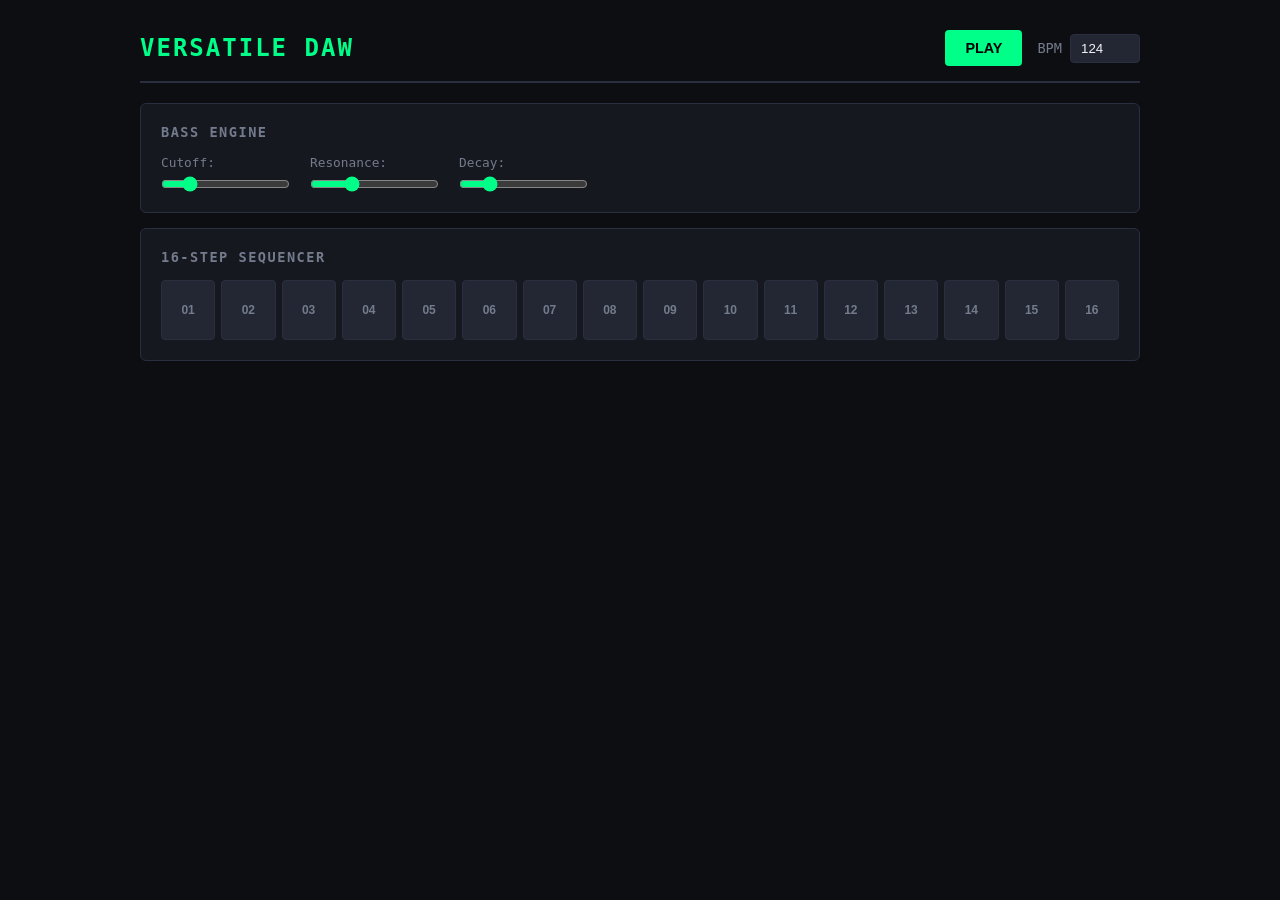
==== index.html @ b2325076 "feat: initial baseline sequencer and web audio engine" ====
<!DOCTYPE html>
<html lang="fr">
<head>
  <meta charset="UTF-8">
  <meta name="viewport" content="width=device-width, initial-scale=1.0">
  <title>Versatile DAW</title>
  <link rel="stylesheet" href="style.css">
</head>
<body>
  <div class="daw-container">
    <header class="header">
      <h1>VERSATILE DAW</h1>
      <div class="transport">
        <button id="playBtn" class="btn primary">PLAY</button>
        <div class="control-group">
          <label for="bpm">BPM</label>
          <input type="number" id="bpm" value="124" min="60" max="200">
        </div>
      </div>
    </header>

    <main class="rack">
      <section class="module synth-params">
        <h2>BASS ENGINE</h2>
        <div class="param-row">
          <label>Cutoff: <input type="range" id="cutoff" min="50" max="8000" value="1500"></label>
          <label>Resonance: <input type="range" id="resonance" min="0" max="20" step="0.5" value="6"></label>
          <label>Decay: <input type="range" id="decay" min="0.05" max="0.8" step="0.01" value="0.2"></label>
        </div>
      </section>

      <section class="module sequencer-module">
        <h2>16-STEP SEQUENCER</h2>
        <div class="grid" id="sequencerGrid"></div>
      </section>
    </main>
  </div>

  <script src="audio.js"></script>
  <script src="app.js"></script>
</body>
</html>
---- style.css ----
:root {
  --bg-main: #0d0e12;
  --bg-panel: #16181f;
  --bg-step: #232733;
  --accent: #00ff88;
  --accent-active: #00cc6a;
  --text-main: #f0f2f5;
  --text-dim: #737b8c;
  --border: #2a2f40;
  --playhead: #ff0055;
}

* {
  box-sizing: border-box;
  margin: 0;
  padding: 0;
}

body {
  font-family: -apple-system, BlinkMacSystemFont, "Segoe UI", Roboto, monospace;
  background-color: var(--bg-main);
  color: var(--text-main);
  padding: 30px;
}

.daw-container {
  max-width: 1000px;
  margin: 0 auto;
  display: flex;
  flex-direction: column;
  gap: 20px;
}

.header {
  display: flex;
  justify-content: space-between;
  align-items: center;
  border-bottom: 2px solid var(--border);
  padding-bottom: 15px;
}

h1 {
  font-size: 1.5rem;
  letter-spacing: 2px;
  color: var(--accent);
}

.transport {
  display: flex;
  align-items: center;
  gap: 15px;
}

.btn {
  background: var(--accent);
  color: #000;
  border: none;
  font-weight: 700;
  padding: 10px 20px;
  border-radius: 4px;
  cursor: pointer;
  font-size: 0.9rem;
}

.btn:active {
  background: var(--accent-active);
}

.control-group {
  display: flex;
  align-items: center;
  gap: 8px;
  font-size: 0.85rem;
  color: var(--text-dim);
}

input[type="number"] {
  background: var(--bg-step);
  border: 1px solid var(--border);
  color: var(--text-main);
  padding: 6px 10px;
  border-radius: 4px;
  width: 70px;
}

.rack {
  display: flex;
  flex-direction: column;
  gap: 15px;
}

.module {
  background: var(--bg-panel);
  border: 1px solid var(--border);
  border-radius: 6px;
  padding: 20px;
}

.module h2 {
  font-size: 0.85rem;
  letter-spacing: 1.5px;
  color: var(--text-dim);
  margin-bottom: 15px;
}

.param-row {
  display: flex;
  gap: 20px;
  flex-wrap: wrap;
}

.param-row label {
  display: flex;
  flex-direction: column;
  font-size: 0.8rem;
  color: var(--text-dim);
  gap: 6px;
}

input[type="range"] {
  accent-color: var(--accent);
  cursor: pointer;
}

.grid {
  display: grid;
  grid-template-columns: repeat(16, 1fr);
  gap: 6px;
}

.step-btn {
  background: var(--bg-step);
  border: 1px solid var(--border);
  color: var(--text-dim);
  height: 60px;
  border-radius: 4px;
  cursor: pointer;
  font-weight: bold;
  font-size: 0.75rem;
  transition: background 0.1s, border-color 0.1s;
}

.step-btn.active {
  background: var(--accent);
  color: #000;
  box-shadow: 0 0 8px rgba(0, 255, 136, 0.4);
}

.step-btn.current {
  border: 2px solid var(--playhead);
}
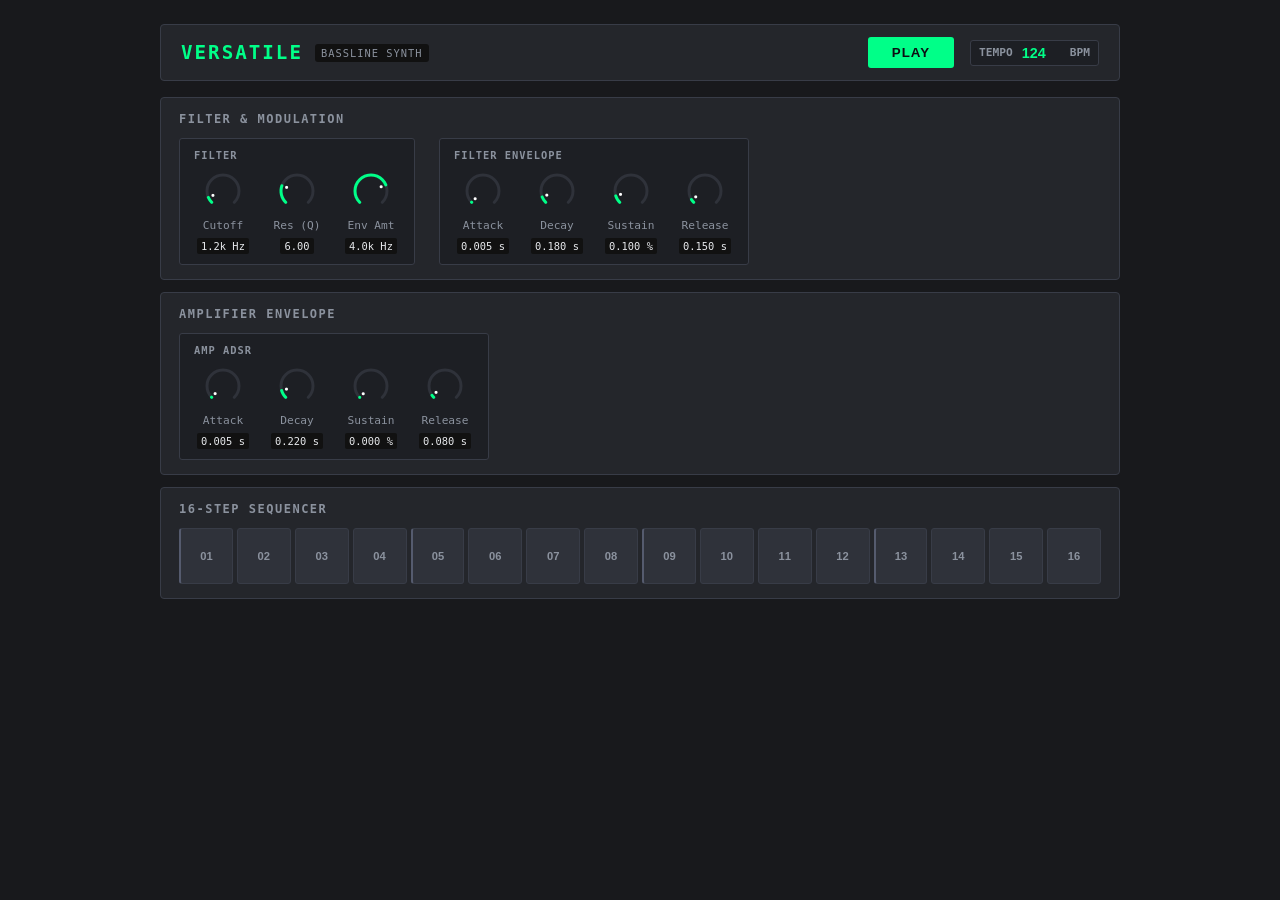
==== commit 2fee19aa: "feat: ableton-style knobs and dual adsr envelopes (amp + filter)" ====
--- a/index.html
+++ b/index.html
@@ -9,28 +9,71 @@
 <body>
   <div class="daw-container">
     <header class="header">
-      <h1>VERSATILE DAW</h1>
+      <div class="brand">
+        <h1>VERSATILE</h1>
+        <span class="badge">BASSLINE SYNTH</span>
+      </div>
       <div class="transport">
-        <button id="playBtn" class="btn primary">PLAY</button>
-        <div class="control-group">
-          <label for="bpm">BPM</label>
-          <input type="number" id="bpm" value="124" min="60" max="200">
+        <button id="playBtn" class="btn play-btn">PLAY</button>
+        <div class="bpm-box">
+          <span class="label">TEMPO</span>
+          <input type="number" id="bpm" value="124" min="40" max="240">
+          <span class="unit">BPM</span>
         </div>
       </div>
     </header>
 
     <main class="rack">
-      <section class="module synth-params">
-        <h2>BASS ENGINE</h2>
-        <div class="param-row">
-          <label>Cutoff: <input type="range" id="cutoff" min="50" max="8000" value="1500"></label>
-          <label>Resonance: <input type="range" id="resonance" min="0" max="20" step="0.5" value="6"></label>
-          <label>Decay: <input type="range" id="decay" min="0.05" max="0.8" step="0.01" value="0.2"></label>
+      <!-- MODULE FILTRE & ENV FILTRE -->
+      <section class="module">
+        <div class="module-header">
+          <h2>FILTER & MODULATION</h2>
+        </div>
+        <div class="knob-grid">
+          <div class="knob-group">
+            <span class="group-title">FILTER</span>
+            <div class="knobs">
+              <div class="knob-wrap" data-param="filterCutoff" data-min="20" data-max="15000" data-val="1200" data-step="10" data-unit="Hz" data-label="Cutoff"></div>
+              <div class="knob-wrap" data-param="filterRes" data-min="0.1" data-max="25" data-val="6" data-step="0.1" data-unit="" data-label="Res (Q)"></div>
+              <div class="knob-wrap" data-param="filterEnvAmt" data-min="-8000" data-max="8000" data-val="4000" data-step="50" data-unit="Hz" data-label="Env Amt"></div>
+            </div>
+          </div>
+
+          <div class="knob-group">
+            <span class="group-title">FILTER ENVELOPE</span>
+            <div class="knobs">
+              <div class="knob-wrap" data-param="fAttack" data-min="0.001" data-max="2" data-val="0.005" data-step="0.005" data-unit="s" data-label="Attack"></div>
+              <div class="knob-wrap" data-param="fDecay" data-min="0.01" data-max="2" data-val="0.18" data-step="0.01" data-unit="s" data-label="Decay"></div>
+              <div class="knob-wrap" data-param="fSustain" data-min="0" data-max="1" data-val="0.1" data-step="0.01" data-unit="%" data-label="Sustain"></div>
+              <div class="knob-wrap" data-param="fRelease" data-min="0.01" data-max="3" data-val="0.15" data-step="0.01" data-unit="s" data-label="Release"></div>
+            </div>
+          </div>
         </div>
       </section>
 
-      <section class="module sequencer-module">
-        <h2>16-STEP SEQUENCER</h2>
+      <!-- MODULE AMPLITUDE ADSR -->
+      <section class="module">
+        <div class="module-header">
+          <h2>AMPLIFIER ENVELOPE</h2>
+        </div>
+        <div class="knob-grid">
+          <div class="knob-group">
+            <span class="group-title">AMP ADSR</span>
+            <div class="knobs">
+              <div class="knob-wrap" data-param="ampAttack" data-min="0.001" data-max="1.5" data-val="0.005" data-step="0.005" data-unit="s" data-label="Attack"></div>
+              <div class="knob-wrap" data-param="ampDecay" data-min="0.01" data-max="2" data-val="0.22" data-step="0.01" data-unit="s" data-label="Decay"></div>
+              <div class="knob-wrap" data-param="ampSustain" data-min="0" data-max="1" data-val="0.0" data-step="0.01" data-unit="%" data-label="Sustain"></div>
+              <div class="knob-wrap" data-param="ampRelease" data-min="0.01" data-max="2" data-val="0.08" data-step="0.01" data-unit="s" data-label="Release"></div>
+            </div>
+          </div>
+        </div>
+      </section>
+
+      <!-- MODULE SEQUENCEUR 16 PAS -->
+      <section class="module">
+        <div class="module-header">
+          <h2>16-STEP SEQUENCER</h2>
+        </div>
         <div class="grid" id="sequencerGrid"></div>
       </section>
     </main>
--- a/style.css
+++ b/style.css
@@ -1,12 +1,14 @@
 :root {
-  --bg-main: #0d0e12;
-  --bg-panel: #16181f;
-  --bg-step: #232733;
+  --bg-main: #18191c;
+  --bg-panel: #24262b;
+  --bg-subpanel: #1d1f24;
+  --bg-step: #2f323a;
   --accent: #00ff88;
-  --accent-active: #00cc6a;
-  --text-main: #f0f2f5;
-  --text-dim: #737b8c;
-  --border: #2a2f40;
+  --accent-dim: #00aa5b;
+  --accent-knob: #ff764d;
+  --text-main: #e6e8eb;
+  --text-dim: #8b929e;
+  --border: #383c47;
   --playhead: #ff0055;
 }
 
@@ -14,138 +16,210 @@
   box-sizing: border-box;
   margin: 0;
   padding: 0;
+  user-select: none;
 }
 
 body {
   font-family: -apple-system, BlinkMacSystemFont, "Segoe UI", Roboto, monospace;
   background-color: var(--bg-main);
   color: var(--text-main);
-  padding: 30px;
+  padding: 24px;
 }
 
 .daw-container {
-  max-width: 1000px;
+  max-width: 960px;
   margin: 0 auto;
   display: flex;
   flex-direction: column;
-  gap: 20px;
+  gap: 16px;
 }
 
 .header {
   display: flex;
   justify-content: space-between;
   align-items: center;
-  border-bottom: 2px solid var(--border);
-  padding-bottom: 15px;
+  background: var(--bg-panel);
+  border: 1px solid var(--border);
+  padding: 12px 20px;
+  border-radius: 4px;
+}
+
+.brand {
+  display: flex;
+  align-items: center;
+  gap: 12px;
 }
 
 h1 {
-  font-size: 1.5rem;
+  font-size: 1.2rem;
   letter-spacing: 2px;
   color: var(--accent);
 }
 
+.badge {
+  font-size: 0.65rem;
+  background: #111;
+  color: var(--text-dim);
+  padding: 3px 6px;
+  border-radius: 3px;
+  letter-spacing: 1px;
+}
+
 .transport {
   display: flex;
   align-items: center;
-  gap: 15px;
+  gap: 16px;
 }
 
 .btn {
   background: var(--accent);
-  color: #000;
+  color: #0d0e12;
   border: none;
-  font-weight: 700;
-  padding: 10px 20px;
-  border-radius: 4px;
+  font-weight: 800;
+  padding: 8px 24px;
+  border-radius: 3px;
   cursor: pointer;
+  letter-spacing: 1px;
+}
+
+.btn:active {
+  background: var(--accent-dim);
+}
+
+.bpm-box {
+  display: flex;
+  align-items: center;
+  gap: 6px;
+  background: var(--bg-subpanel);
+  border: 1px solid var(--border);
+  padding: 4px 8px;
+  border-radius: 3px;
+}
+
+.bpm-box .label, .bpm-box .unit {
+  font-size: 0.7rem;
+  color: var(--text-dim);
+  font-weight: bold;
+}
+
+.bpm-box input {
+  background: transparent;
+  border: none;
+  color: var(--accent);
+  font-weight: bold;
   font-size: 0.9rem;
-}
-
-.btn:active {
-  background: var(--accent-active);
-}
-
-.control-group {
-  display: flex;
-  align-items: center;
-  gap: 8px;
-  font-size: 0.85rem;
-  color: var(--text-dim);
-}
-
-input[type="number"] {
-  background: var(--bg-step);
-  border: 1px solid var(--border);
-  color: var(--text-main);
-  padding: 6px 10px;
-  border-radius: 4px;
-  width: 70px;
+  width: 45px;
+  text-align: center;
+}
+
+.bpm-box input:focus {
+  outline: none;
 }
 
 .rack {
   display: flex;
   flex-direction: column;
-  gap: 15px;
+  gap: 12px;
 }
 
 .module {
   background: var(--bg-panel);
   border: 1px solid var(--border);
-  border-radius: 6px;
-  padding: 20px;
-}
-
-.module h2 {
-  font-size: 0.85rem;
+  border-radius: 4px;
+  padding: 14px 18px;
+}
+
+.module-header h2 {
+  font-size: 0.75rem;
   letter-spacing: 1.5px;
   color: var(--text-dim);
-  margin-bottom: 15px;
-}
-
-.param-row {
-  display: flex;
-  gap: 20px;
+  margin-bottom: 12px;
+  text-transform: uppercase;
+}
+
+.knob-grid {
+  display: flex;
+  gap: 24px;
   flex-wrap: wrap;
 }
 
-.param-row label {
-  display: flex;
-  flex-direction: column;
-  font-size: 0.8rem;
-  color: var(--text-dim);
+.knob-group {
+  background: var(--bg-subpanel);
+  border: 1px solid var(--border);
+  border-radius: 3px;
+  padding: 10px 14px;
+  display: flex;
+  flex-direction: column;
+  gap: 8px;
+}
+
+.group-title {
+  font-size: 0.65rem;
+  letter-spacing: 1px;
+  color: var(--text-dim);
+  font-weight: bold;
+}
+
+.knobs {
+  display: flex;
+  gap: 16px;
+}
+
+.knob-wrap {
+  display: flex;
+  flex-direction: column;
+  align-items: center;
   gap: 6px;
-}
-
-input[type="range"] {
-  accent-color: var(--accent);
-  cursor: pointer;
+  cursor: ns-resize;
+  width: 58px;
+}
+
+.knob-canvas {
+  width: 44px;
+  height: 44px;
+}
+
+.knob-label {
+  font-size: 0.7rem;
+  color: var(--text-dim);
+}
+
+.knob-val {
+  font-size: 0.65rem;
+  color: var(--text-main);
+  background: #111;
+  padding: 2px 4px;
+  border-radius: 2px;
+  font-family: monospace;
 }
 
 .grid {
   display: grid;
   grid-template-columns: repeat(16, 1fr);
-  gap: 6px;
+  gap: 4px;
 }
 
 .step-btn {
   background: var(--bg-step);
   border: 1px solid var(--border);
   color: var(--text-dim);
-  height: 60px;
-  border-radius: 4px;
+  height: 56px;
+  border-radius: 3px;
   cursor: pointer;
   font-weight: bold;
-  font-size: 0.75rem;
-  transition: background 0.1s, border-color 0.1s;
+  font-size: 0.7rem;
+}
+
+.step-btn:nth-child(4n+1) {
+  border-left: 2px solid #555b6e;
 }
 
 .step-btn.active {
   background: var(--accent);
   color: #000;
-  box-shadow: 0 0 8px rgba(0, 255, 136, 0.4);
+  box-shadow: 0 0 8px rgba(0, 255, 136, 0.3);
 }
 
 .step-btn.current {
-  border: 2px solid var(--playhead);
-}
+  border: 2px solid var(--playhead) !important;
+}
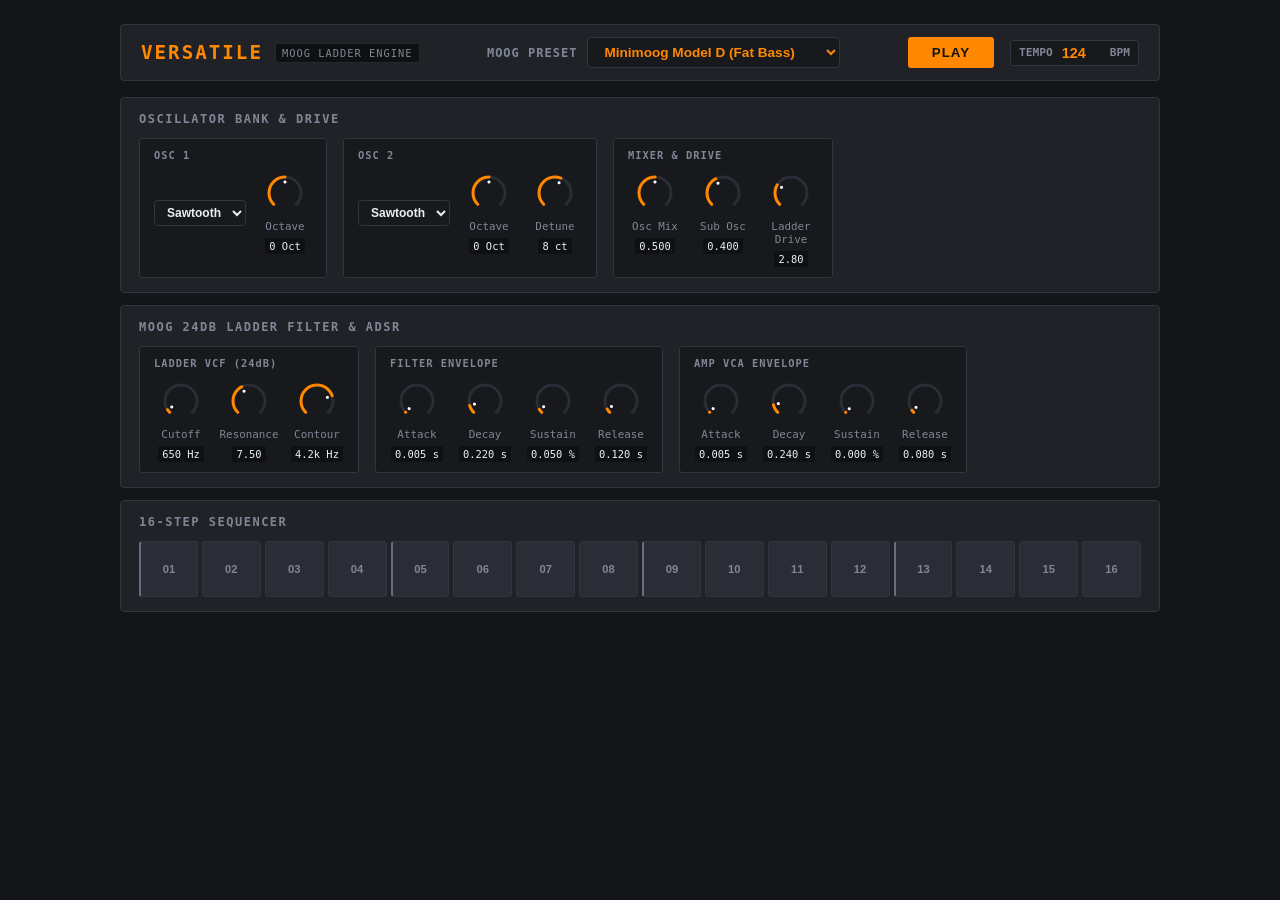
==== commit b8abc3bd: "feat: moog 24db ladder filter, dual osc drive and factory presets" ====
--- a/index.html
+++ b/index.html
@@ -3,7 +3,7 @@
 <head>
   <meta charset="UTF-8">
   <meta name="viewport" content="width=device-width, initial-scale=1.0">
-  <title>Versatile DAW</title>
+  <title>Versatile DAW - Moog Edition</title>
   <link rel="stylesheet" href="style.css">
 </head>
 <body>
@@ -11,8 +11,20 @@
     <header class="header">
       <div class="brand">
         <h1>VERSATILE</h1>
-        <span class="badge">BASSLINE SYNTH</span>
+        <span class="badge">MOOG LADDER ENGINE</span>
       </div>
+
+      <div class="preset-selector-wrap">
+        <label for="presetSelect">MOOG PRESET</label>
+        <select id="presetSelect">
+          <option value="minimoog">Minimoog Model D (Fat Bass)</option>
+          <option value="sub37">Moog Sub 37 (Dark Disco Drive)</option>
+          <option value="taurus">Moog Taurus (Sub Stomp)</option>
+          <option value="grandmother">Moog Grandmother (Pluck)</option>
+          <option value="mother32">Moog Mother-32 (Raw Acid)</option>
+        </select>
+      </div>
+
       <div class="transport">
         <button id="playBtn" class="btn play-btn">PLAY</button>
         <div class="bpm-box">
@@ -24,44 +36,78 @@
     </header>
 
     <main class="rack">
-      <!-- MODULE FILTRE & ENV FILTRE -->
+      <!-- SECTION OSCILLATEURS & MIXER -->
       <section class="module">
         <div class="module-header">
-          <h2>FILTER & MODULATION</h2>
+          <h2>OSCILLATOR BANK & DRIVE</h2>
         </div>
-        <div class="knob-grid">
+        <div class="rack-row">
+          <div class="osc-card">
+            <span class="group-title">OSC 1</span>
+            <div class="osc-controls">
+              <select id="osc1Wave" class="wave-select">
+                <option value="sawtooth">Sawtooth</option>
+                <option value="square">Square</option>
+                <option value="triangle">Triangle</option>
+              </select>
+              <div class="knob-wrap" data-param="osc1Octave" data-min="-2" data-max="2" data-val="0" data-step="1" data-unit="Oct" data-label="Octave"></div>
+            </div>
+          </div>
+
+          <div class="osc-card">
+            <span class="group-title">OSC 2</span>
+            <div class="osc-controls">
+              <select id="osc2Wave" class="wave-select">
+                <option value="sawtooth">Sawtooth</option>
+                <option value="square">Square</option>
+                <option value="triangle">Triangle</option>
+              </select>
+              <div class="knob-wrap" data-param="osc2Octave" data-min="-2" data-max="2" data-val="0" data-step="1" data-unit="Oct" data-label="Octave"></div>
+              <div class="knob-wrap" data-param="osc2Detune" data-min="-50" data-max="50" data-val="7" data-step="1" data-unit="ct" data-label="Detune"></div>
+            </div>
+          </div>
+
           <div class="knob-group">
-            <span class="group-title">FILTER</span>
+            <span class="group-title">MIXER & DRIVE</span>
             <div class="knobs">
-              <div class="knob-wrap" data-param="filterCutoff" data-min="20" data-max="15000" data-val="1200" data-step="10" data-unit="Hz" data-label="Cutoff"></div>
-              <div class="knob-wrap" data-param="filterRes" data-min="0.1" data-max="25" data-val="6" data-step="0.1" data-unit="" data-label="Res (Q)"></div>
-              <div class="knob-wrap" data-param="filterEnvAmt" data-min="-8000" data-max="8000" data-val="4000" data-step="50" data-unit="Hz" data-label="Env Amt"></div>
+              <div class="knob-wrap" data-param="oscMix" data-min="0" data-max="1" data-val="0.5" data-step="0.01" data-unit="" data-label="Osc Mix"></div>
+              <div class="knob-wrap" data-param="subLevel" data-min="0" data-max="1" data-val="0.3" data-step="0.01" data-unit="" data-label="Sub Osc"></div>
+              <div class="knob-wrap" data-param="drive" data-min="0" data-max="10" data-val="2.5" data-step="0.1" data-unit="" data-label="Ladder Drive"></div>
+            </div>
+          </div>
+        </div>
+      </section>
+
+      <!-- SECTION FILTRE 24dB & MODULATIONS -->
+      <section class="module">
+        <div class="module-header">
+          <h2>MOOG 24dB LADDER FILTER & ADSR</h2>
+        </div>
+        <div class="rack-row">
+          <div class="knob-group">
+            <span class="group-title">LADDER VCF (24dB)</span>
+            <div class="knobs">
+              <div class="knob-wrap" data-param="filterCutoff" data-min="20" data-max="14000" data-val="900" data-step="10" data-unit="Hz" data-label="Cutoff"></div>
+              <div class="knob-wrap" data-param="filterRes" data-min="0.5" data-max="18" data-val="7" data-step="0.1" data-unit="" data-label="Resonance"></div>
+              <div class="knob-wrap" data-param="filterEnvAmt" data-min="-8000" data-max="8000" data-val="3500" data-step="50" data-unit="Hz" data-label="Contour"></div>
             </div>
           </div>
 
           <div class="knob-group">
             <span class="group-title">FILTER ENVELOPE</span>
             <div class="knobs">
-              <div class="knob-wrap" data-param="fAttack" data-min="0.001" data-max="2" data-val="0.005" data-step="0.005" data-unit="s" data-label="Attack"></div>
-              <div class="knob-wrap" data-param="fDecay" data-min="0.01" data-max="2" data-val="0.18" data-step="0.01" data-unit="s" data-label="Decay"></div>
-              <div class="knob-wrap" data-param="fSustain" data-min="0" data-max="1" data-val="0.1" data-step="0.01" data-unit="%" data-label="Sustain"></div>
-              <div class="knob-wrap" data-param="fRelease" data-min="0.01" data-max="3" data-val="0.15" data-step="0.01" data-unit="s" data-label="Release"></div>
+              <div class="knob-wrap" data-param="fAttack" data-min="0.001" data-max="1.5" data-val="0.005" data-step="0.005" data-unit="s" data-label="Attack"></div>
+              <div class="knob-wrap" data-param="fDecay" data-min="0.01" data-max="2" data-val="0.22" data-step="0.01" data-unit="s" data-label="Decay"></div>
+              <div class="knob-wrap" data-param="fSustain" data-min="0" data-max="1" data-val="0.05" data-step="0.01" data-unit="%" data-label="Sustain"></div>
+              <div class="knob-wrap" data-param="fRelease" data-min="0.01" data-max="2" data-val="0.12" data-step="0.01" data-unit="s" data-label="Release"></div>
             </div>
           </div>
-        </div>
-      </section>
 
-      <!-- MODULE AMPLITUDE ADSR -->
-      <section class="module">
-        <div class="module-header">
-          <h2>AMPLIFIER ENVELOPE</h2>
-        </div>
-        <div class="knob-grid">
           <div class="knob-group">
-            <span class="group-title">AMP ADSR</span>
+            <span class="group-title">AMP VCA ENVELOPE</span>
             <div class="knobs">
               <div class="knob-wrap" data-param="ampAttack" data-min="0.001" data-max="1.5" data-val="0.005" data-step="0.005" data-unit="s" data-label="Attack"></div>
-              <div class="knob-wrap" data-param="ampDecay" data-min="0.01" data-max="2" data-val="0.22" data-step="0.01" data-unit="s" data-label="Decay"></div>
+              <div class="knob-wrap" data-param="ampDecay" data-min="0.01" data-max="2" data-val="0.25" data-step="0.01" data-unit="s" data-label="Decay"></div>
               <div class="knob-wrap" data-param="ampSustain" data-min="0" data-max="1" data-val="0.0" data-step="0.01" data-unit="%" data-label="Sustain"></div>
               <div class="knob-wrap" data-param="ampRelease" data-min="0.01" data-max="2" data-val="0.08" data-step="0.01" data-unit="s" data-label="Release"></div>
             </div>
@@ -69,7 +115,7 @@
         </div>
       </section>
 
-      <!-- MODULE SEQUENCEUR 16 PAS -->
+      <!-- SEQUENCEUR 16 PAS -->
       <section class="module">
         <div class="module-header">
           <h2>16-STEP SEQUENCER</h2>
--- a/style.css
+++ b/style.css
@@ -1,14 +1,14 @@
 :root {
-  --bg-main: #18191c;
-  --bg-panel: #24262b;
-  --bg-subpanel: #1d1f24;
-  --bg-step: #2f323a;
-  --accent: #00ff88;
-  --accent-dim: #00aa5b;
-  --accent-knob: #ff764d;
-  --text-main: #e6e8eb;
-  --text-dim: #8b929e;
-  --border: #383c47;
+  --bg-main: #141518;
+  --bg-panel: #202227;
+  --bg-subpanel: #18191d;
+  --bg-step: #2a2d36;
+  --accent: #ff8800;
+  --accent-dim: #cc6d00;
+  --accent-knob: #00ff88;
+  --text-main: #eceff4;
+  --text-dim: #7f8796;
+  --border: #313540;
   --playhead: #ff0055;
 }
 
@@ -27,7 +27,7 @@
 }
 
 .daw-container {
-  max-width: 960px;
+  max-width: 1040px;
   margin: 0 auto;
   display: flex;
   flex-direction: column;
@@ -58,11 +58,37 @@
 
 .badge {
   font-size: 0.65rem;
-  background: #111;
+  background: #0f1012;
   color: var(--text-dim);
   padding: 3px 6px;
   border-radius: 3px;
   letter-spacing: 1px;
+  border: 1px solid #252830;
+}
+
+.preset-selector-wrap {
+  display: flex;
+  align-items: center;
+  gap: 10px;
+}
+
+.preset-selector-wrap label {
+  font-size: 0.75rem;
+  font-weight: 700;
+  color: var(--text-dim);
+  letter-spacing: 1px;
+}
+
+select {
+  background: var(--bg-subpanel);
+  border: 1px solid var(--border);
+  color: var(--accent);
+  padding: 6px 12px;
+  border-radius: 4px;
+  font-weight: bold;
+  font-size: 0.85rem;
+  outline: none;
+  cursor: pointer;
 }
 
 .transport {
@@ -73,7 +99,7 @@
 
 .btn {
   background: var(--accent);
-  color: #0d0e12;
+  color: #111;
   border: none;
   font-weight: 800;
   padding: 8px 24px;
@@ -110,9 +136,6 @@
   font-size: 0.9rem;
   width: 45px;
   text-align: center;
-}
-
-.bpm-box input:focus {
   outline: none;
 }
 
@@ -137,20 +160,32 @@
   text-transform: uppercase;
 }
 
-.knob-grid {
-  display: flex;
-  gap: 24px;
+.rack-row {
+  display: flex;
+  gap: 16px;
   flex-wrap: wrap;
 }
 
-.knob-group {
+.osc-card, .knob-group {
   background: var(--bg-subpanel);
   border: 1px solid var(--border);
   border-radius: 3px;
   padding: 10px 14px;
   display: flex;
   flex-direction: column;
-  gap: 8px;
+  gap: 10px;
+}
+
+.osc-controls {
+  display: flex;
+  align-items: center;
+  gap: 12px;
+}
+
+.wave-select {
+  font-size: 0.75rem;
+  padding: 4px 8px;
+  color: var(--text-main);
 }
 
 .group-title {
@@ -162,16 +197,16 @@
 
 .knobs {
   display: flex;
-  gap: 16px;
+  gap: 14px;
 }
 
 .knob-wrap {
   display: flex;
   flex-direction: column;
   align-items: center;
-  gap: 6px;
+  gap: 5px;
   cursor: ns-resize;
-  width: 58px;
+  width: 54px;
 }
 
 .knob-canvas {
@@ -180,14 +215,15 @@
 }
 
 .knob-label {
-  font-size: 0.7rem;
-  color: var(--text-dim);
+  font-size: 0.68rem;
+  color: var(--text-dim);
+  text-align: center;
 }
 
 .knob-val {
   font-size: 0.65rem;
   color: var(--text-main);
-  background: #111;
+  background: #0f1012;
   padding: 2px 4px;
   border-radius: 2px;
   font-family: monospace;
@@ -211,13 +247,13 @@
 }
 
 .step-btn:nth-child(4n+1) {
-  border-left: 2px solid #555b6e;
+  border-left: 2px solid #666e80;
 }
 
 .step-btn.active {
   background: var(--accent);
-  color: #000;
-  box-shadow: 0 0 8px rgba(0, 255, 136, 0.3);
+  color: #111;
+  box-shadow: 0 0 8px rgba(255, 136, 0, 0.4);
 }
 
 .step-btn.current {
